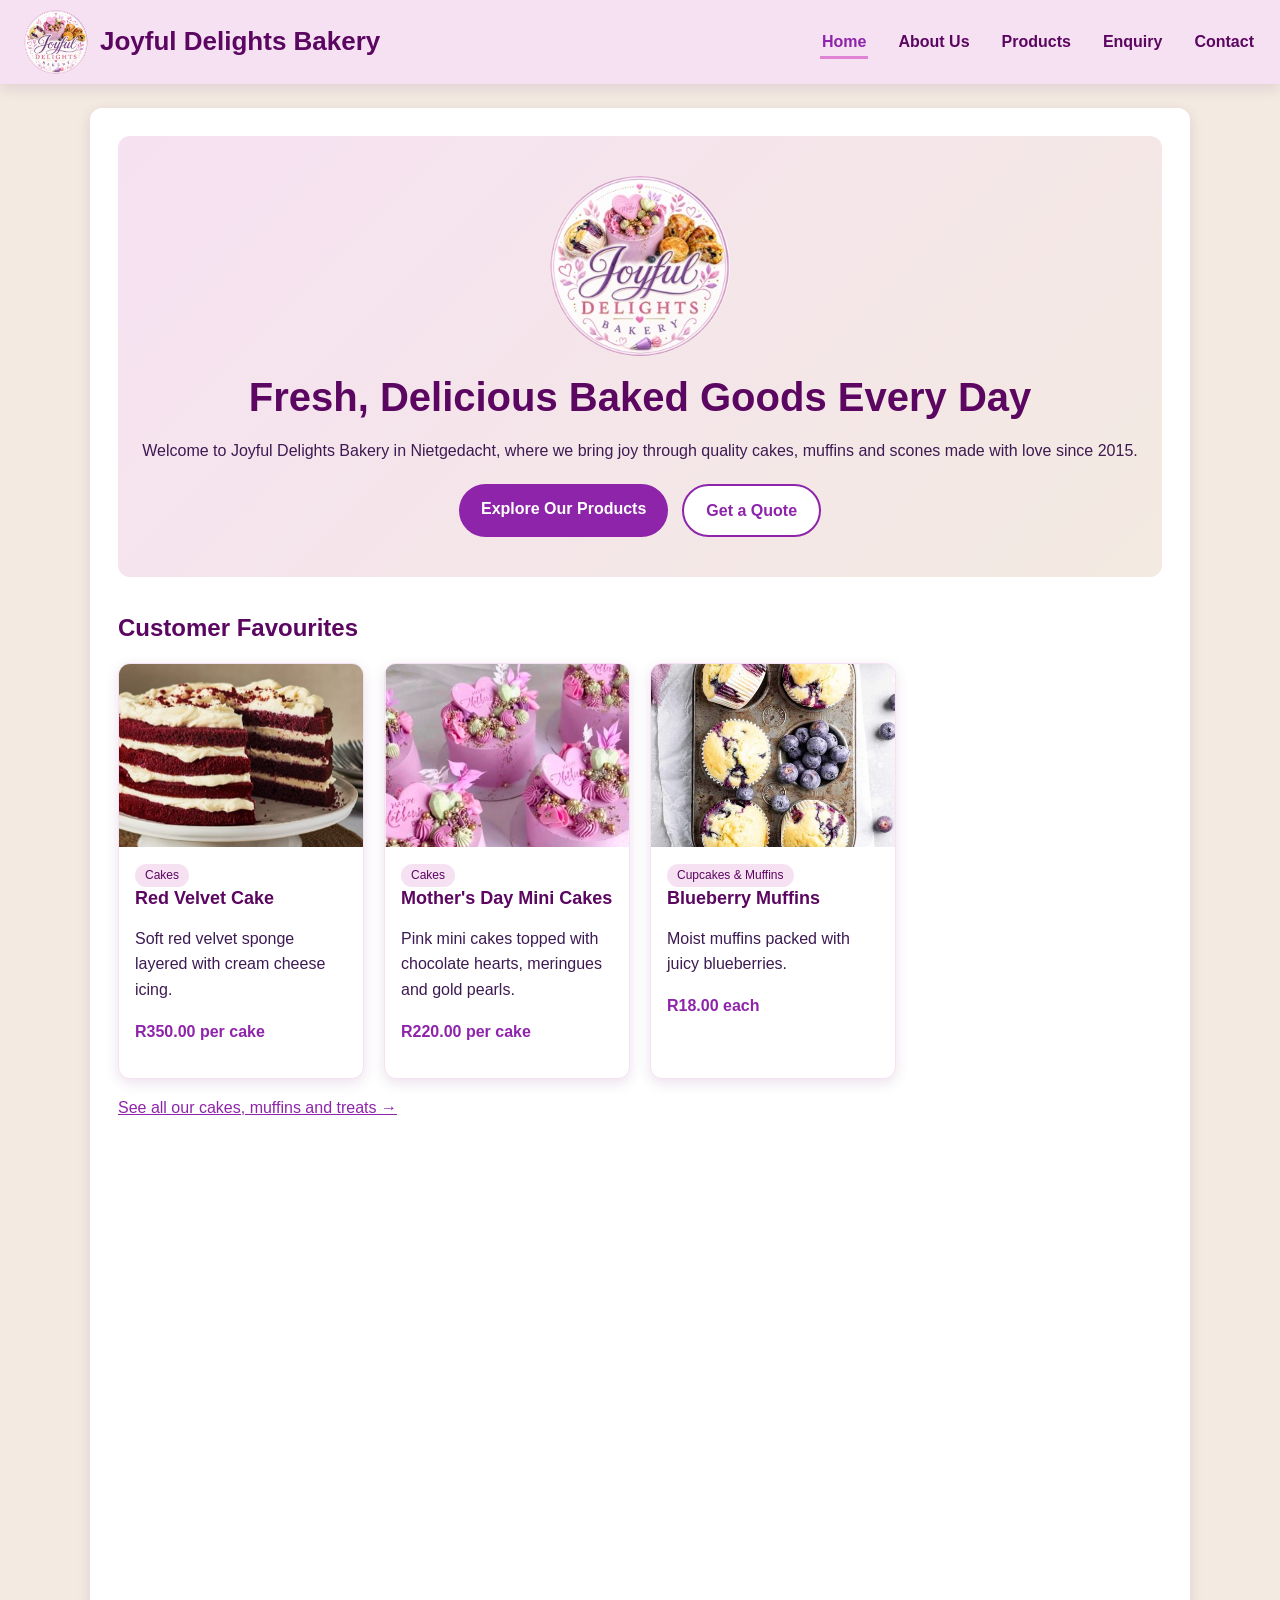
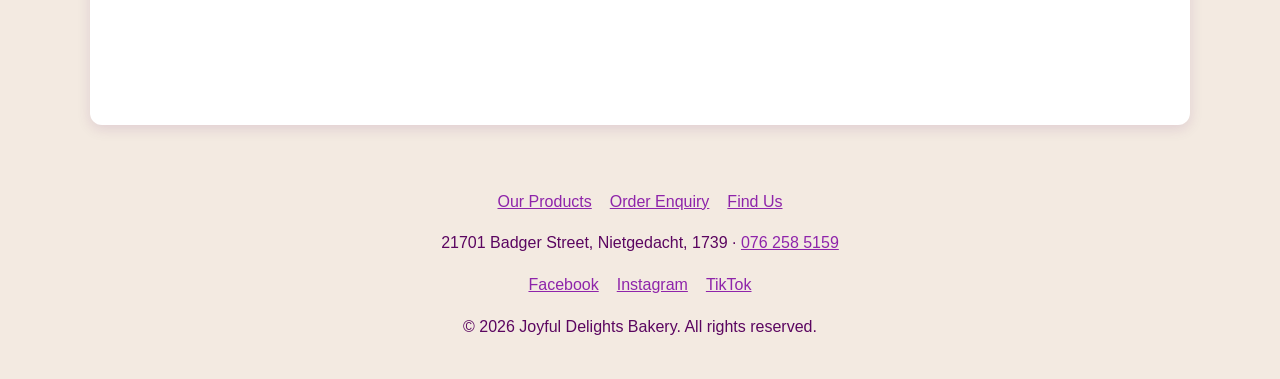
==== WEDE ST10526684 PART 3/website/index.html @ 1656a032 "Add files via upload" ====
<!DOCTYPE html>
<html lang="en-ZA">
<head>
    <meta charset="UTF-8">
    <meta name="viewport" content="width=device-width, initial-scale=1">

    <!-- Security: only allow files from this site and the trusted map library -->
    <meta http-equiv="Content-Security-Policy" content="default-src 'self'; script-src 'self' https://unpkg.com; style-src 'self' https://unpkg.com; img-src 'self' data: https://*.tile.openstreetmap.org https://tile.openstreetmap.org https://unpkg.com; connect-src 'self' https://formspree.io; form-action 'self' https://formspree.io; base-uri 'self'; object-src 'none'">
    <meta name="referrer" content="strict-origin-when-cross-origin">

    <!-- SEO: unique title and description for this page -->
    <title>Joyful Delights Bakery | Fresh Cakes, Muffins &amp; Scones in Nietgedacht</title>
    <meta name="description" content="Joyful Delights Bakery bakes fresh cakes, cupcakes, muffins and scones daily in Nietgedacht, Gauteng. Order custom birthday and celebration cakes online.">
    <meta name="keywords" content="bakery Nietgedacht, fresh bread, custom cakes, birthday cakes, cupcakes, muffins, scones, Gauteng bakery">
    <meta name="author" content="Joyful Delights Bakery">
    <meta name="robots" content="index, follow">
    <link rel="canonical" href="https://YOUR-USERNAME.github.io/joyful-delights-bakery/">

    <!-- Social media preview (Open Graph) -->
    <meta property="og:type" content="website">
    <meta property="og:title" content="Joyful Delights Bakery | Fresh Cakes, Muffins &amp; Scones in Nietgedacht">
    <meta property="og:description" content="Fresh cakes, cupcakes, muffins and scones baked daily in Nietgedacht, Gauteng.">
    <meta property="og:url" content="https://YOUR-USERNAME.github.io/joyful-delights-bakery/">
    <meta property="og:image" content="https://YOUR-USERNAME.github.io/joyful-delights-bakery/images/logo.jpeg">
    <meta property="og:locale" content="en_ZA">

    <link rel="icon" href="images/thumbs/logo.jpeg" type="image/jpeg">
    <link rel="stylesheet" href="css/style.css">

    <!-- Local SEO: structured data that tells Google this is a bakery -->
    <script type="application/ld+json">
    {
        "@context": "https://schema.org",
        "@type": "Bakery",
        "name": "Joyful Delights Bakery",
        "image": "https://YOUR-USERNAME.github.io/joyful-delights-bakery/images/logo.jpeg",
        "url": "https://YOUR-USERNAME.github.io/joyful-delights-bakery/",
        "telephone": "+27762585159",
        "email": "info@joyfuldelightsbakery.com",
        "foundingDate": "2015",
        "priceRange": "R10 - R350",
        "address": {
            "@type": "PostalAddress",
            "streetAddress": "21701 Badger Street",
            "addressLocality": "Nietgedacht",
            "postalCode": "1739",
            "addressRegion": "Gauteng",
            "addressCountry": "ZA"
        },
        "openingHours": ["Mo-Fr 07:00-18:00", "Sa 08:00-14:00"]
    }
    </script>
</head>
<body>
    <a class="visually-hidden" href="#main-content">Skip to main content</a>

    <!-- Site header with logo and navigation menu -->
    <header>
        <a class="brand" href="index.html">
            <img src="images/thumbs/logo.jpeg" alt="Joyful Delights Bakery logo" width="64" height="64">
            <span>Joyful Delights Bakery</span>
        </a>
        <button class="menu-toggle" type="button" aria-expanded="false" aria-controls="main-nav" aria-label="Open menu">☰</button>
        <nav id="main-nav" aria-label="Main navigation">
            <ul>
                <li><a href="index.html">Home</a></li>
                <li><a href="about.html">About Us</a></li>
                <li><a href="products.html">Products</a></li>
                <li><a href="enquiry.html">Enquiry</a></li>
                <li><a href="contact.html">Contact</a></li>
            </ul>
        </nav>
    </header>

    <main id="main-content">
        <!-- Hero section with welcome message -->
        <section class="hero">
            <img src="images/thumbs/logo.jpeg" alt="Joyful Delights Bakery logo with cakes, muffins and scones" width="240" height="240">
            <h1>Fresh, Delicious Baked Goods Every Day</h1>
            <p>Welcome to Joyful Delights Bakery in Nietgedacht, where we bring joy through quality cakes, muffins and scones made with love since 2015.</p>

            <!-- Call-to-action buttons -->
            <div class="call-to-action">
                <a class="button" href="products.html">Explore Our Products</a>
                <a class="button secondary" href="enquiry.html">Get a Quote</a>
            </div>
        </section>

        <!-- Featured products are added here by main.js from products-data.js -->
        <section class="reveal" aria-labelledby="featured-heading">
            <h2 id="featured-heading">Customer Favourites</h2>
            <div id="featured-products" class="product-grid"></div>
            <p><a href="products.html">See all our cakes, muffins and treats &rarr;</a></p>
        </section>

        <section class="reveal" aria-labelledby="why-heading">
            <h2 id="why-heading">Why Choose Our Bakery?</h2>
            <h3>Baked Fresh Every Morning</h3>
            <p>Everything is baked on the day you buy it, using natural ingredients and no shortcuts.</p>
            <h3>Custom Celebration Cakes</h3>
            <p>Birthdays, Mother's Day, weddings and corporate events &ndash; <a href="enquiry.html">tell us what you need</a> and get an instant estimate.</p>
            <h3>Local and Friendly</h3>
            <p>We are a family bakery serving Nietgedacht, Lanseria and the surrounding areas. <a href="about.html">Read our story</a>.</p>
        </section>

        <section class="reveal" aria-labelledby="hours-heading">
            <h2 id="hours-heading">Opening Hours</h2>
            <table>
                <tr><th scope="row">Monday &ndash; Friday</th><td>07:00 &ndash; 18:00</td></tr>
                <tr><th scope="row">Saturday</th><td>08:00 &ndash; 14:00</td></tr>
                <tr><th scope="row">Sunday &amp; public holidays</th><td>Closed</td></tr>
            </table>
        </section>
    </main>

    <!-- Footer with internal links, contact details and social media -->
    <footer>
        <ul>
            <li><a href="products.html">Our Products</a></li>
            <li><a href="enquiry.html">Order Enquiry</a></li>
            <li><a href="contact.html">Find Us</a></li>
        </ul>
        <p>21701 Badger Street, Nietgedacht, 1739 &middot; <a href="tel:+27762585159">076 258 5159</a></p>
        <!-- Replace these links with the bakery's real social media pages -->
        <ul>
            <li><a href="https://www.facebook.com/" target="_blank" rel="noopener noreferrer">Facebook</a></li>
            <li><a href="https://www.instagram.com/" target="_blank" rel="noopener noreferrer">Instagram</a></li>
            <li><a href="https://www.tiktok.com/" target="_blank" rel="noopener noreferrer">TikTok</a></li>
        </ul>
        <p>&copy; <span id="year">2026</span> Joyful Delights Bakery. All rights reserved.</p>
    </footer>

    <script src="js/products-data.js" defer></script>
    <script src="js/main.js" defer></script>
</body>
</html>
---- WEDE ST10526684 PART 3/website/css/style.css ----
/* style.css - Joyful Delights Bakery (Part 3) */

/* ===== Colour variables (kept from the Part 2 colour scheme) ===== */
:root {
    --cream: #f3eae1;
    --white: #ffffff;
    --purple-dark: #5b0660;
    --purple: #8e24aa;
    --pink: #e083d4;
    --pink-light: #f6e1f2;
    --text: #3d1a52;
    --error: #b00020;
    --success: #1b7a3a;
    --shadow: 0 4px 14px rgba(91, 6, 96, 0.12);
    --radius: 12px;
}

/* ===== Base styles ===== */
* {
    box-sizing: border-box;
}

html {
    scroll-behavior: smooth;
}

body {
    background-color: var(--cream);
    color: var(--text);
    font-family: Arial, Helvetica, sans-serif;
    margin: 0;
    line-height: 1.6;
}

img {
    max-width: 100%;
    height: auto;
    display: block;
}

a {
    color: var(--purple);
}

h1,
h2,
h3 {
    color: var(--purple-dark);
    line-height: 1.25;
}

h2 {
    margin-top: 0;
}

/* Hidden text that screen readers still read */
.visually-hidden {
    position: absolute;
    width: 1px;
    height: 1px;
    overflow: hidden;
    clip: rect(0 0 0 0);
    white-space: nowrap;
}

/* ===== Header and navigation ===== */
header {
    display: flex;
    flex-wrap: wrap;
    justify-content: space-between;
    align-items: center;
    gap: 12px;
    background-color: var(--pink-light);
    padding: 10px 24px;
    box-shadow: var(--shadow);
    position: sticky;
    top: 0;
    z-index: 100;
}

.brand {
    display: flex;
    align-items: center;
    gap: 12px;
    text-decoration: none;
}

.brand img {
    width: 64px;
    height: 64px;
    border-radius: 50%;
}

.brand span {
    font-size: 26px;
    font-weight: bold;
    color: var(--purple-dark);
}

nav ul {
    list-style: none;
    display: flex;
    gap: 28px;
    margin: 0;
    padding: 0;
}

nav ul li a {
    color: var(--purple-dark);
    text-decoration: none;
    font-weight: bold;
    padding: 6px 2px;
    border-bottom: 3px solid transparent;
    transition: border-color 0.3s ease, color 0.3s ease;
}

nav ul li a:hover,
nav ul li a:focus,
nav ul li a.active {
    color: var(--purple);
    border-bottom-color: var(--pink);
}

/* Hamburger button - only shown on small screens */
.menu-toggle {
    display: none;
    background: var(--purple-dark);
    color: var(--white);
    border: none;
    border-radius: 8px;
    padding: 8px 14px;
    font-size: 18px;
    cursor: pointer;
}

/* ===== Main content ===== */
main {
    max-width: 1100px;
    margin: 24px auto;
    background-color: var(--white);
    padding: 28px;
    border-radius: var(--radius);
    box-shadow: var(--shadow);
}

section {
    margin-bottom: 36px;
}

/* ===== Home page hero ===== */
.hero {
    text-align: center;
    padding: 40px 20px;
    background: linear-gradient(135deg, var(--pink-light), var(--cream));
    border-radius: var(--radius);
    animation: fadeSlideUp 0.9s ease-out;
}

.hero img {
    width: 180px;
    margin: 0 auto 16px;
    border-radius: 50%;
}

.hero h1 {
    font-size: 40px;
    margin: 0 0 10px;
}

.button {
    display: inline-block;
    background-color: var(--purple);
    color: var(--white);
    padding: 12px 22px;
    border: none;
    border-radius: 30px;
    text-decoration: none;
    font-weight: bold;
    font-size: 16px;
    cursor: pointer;
    transition: transform 0.2s ease, background-color 0.2s ease;
}

.button:hover,
.button:focus {
    background-color: var(--purple-dark);
    transform: translateY(-2px);
}

.button.secondary {
    background-color: var(--white);
    color: var(--purple);
    border: 2px solid var(--purple);
}

.call-to-action {
    display: flex;
    justify-content: center;
    flex-wrap: wrap;
    gap: 14px;
    margin-top: 20px;
}

/* Opening hours table */
table {
    border-collapse: collapse;
    width: 100%;
    max-width: 420px;
}

th,
td {
    text-align: left;
    padding: 8px 12px;
    border-bottom: 1px solid var(--pink-light);
}

/* ===== Product cards ===== */
.product-grid {
    display: grid;
    grid-template-columns: repeat(auto-fill, minmax(220px, 1fr));
    gap: 20px;
}

.product-card {
    background: var(--white);
    border: 1px solid var(--pink-light);
    border-radius: var(--radius);
    overflow: hidden;
    box-shadow: var(--shadow);
    transition: transform 0.3s ease, box-shadow 0.3s ease;
    display: flex;
    flex-direction: column;
}

.product-card:hover {
    transform: translateY(-6px);
    box-shadow: 0 10px 24px rgba(91, 6, 96, 0.2);
}

.product-card button.image-button {
    padding: 0;
    border: none;
    background: none;
    cursor: zoom-in;
}

.product-card img {
    width: 100%;
    aspect-ratio: 4 / 3;
    object-fit: cover;
}

.product-card .card-body {
    padding: 14px 16px 18px;
    flex: 1;
}

.product-card h3 {
    margin: 0 0 6px;
    font-size: 18px;
}

.product-card .price {
    font-weight: bold;
    color: var(--purple);
}

.product-card .category {
    display: inline-block;
    font-size: 12px;
    background: var(--pink-light);
    color: var(--purple-dark);
    padding: 2px 10px;
    border-radius: 20px;
}

/* Search / filter / sort bar */
.product-tools {
    display: flex;
    flex-wrap: wrap;
    gap: 12px;
    align-items: flex-end;
    margin-bottom: 20px;
}

.product-tools div {
    display: flex;
    flex-direction: column;
    flex: 1 1 180px;
}

#results-count {
    font-style: italic;
}

/* ===== Lightbox (modal) ===== */
.lightbox {
    position: fixed;
    inset: 0;
    background: rgba(20, 0, 25, 0.88);
    display: flex;
    align-items: center;
    justify-content: center;
    flex-direction: column;
    padding: 20px;
    z-index: 1000;
    opacity: 0;
    visibility: hidden;
    transition: opacity 0.3s ease, visibility 0.3s ease;
}

.lightbox.open {
    opacity: 1;
    visibility: visible;
}

/* Stops the page behind the lightbox from scrolling */
body.no-scroll {
    overflow: hidden;
}

.lightbox img {
    max-height: 78vh;
    max-width: 90vw;
    border-radius: var(--radius);
    transform: scale(0.9);
    transition: transform 0.3s ease;
}

.lightbox.open img {
    transform: scale(1);
}

.lightbox p {
    color: var(--white);
    margin-top: 12px;
    text-align: center;
}

.lightbox button {
    position: absolute;
    background: rgba(255, 255, 255, 0.15);
    color: var(--white);
    border: none;
    font-size: 30px;
    width: 52px;
    height: 52px;
    border-radius: 50%;
    cursor: pointer;
}

.lightbox button:hover,
.lightbox button:focus {
    background: rgba(255, 255, 255, 0.35);
}

.lightbox .close {
    top: 20px;
    right: 20px;
}

.lightbox .prev {
    left: 20px;
}

.lightbox .next {
    right: 20px;
}

/* ===== Tabs (About page) ===== */
.tab-list {
    display: flex;
    flex-wrap: wrap;
    gap: 8px;
    border-bottom: 2px solid var(--pink-light);
}

.tab-list button {
    background: none;
    border: none;
    padding: 10px 18px;
    font-size: 16px;
    font-weight: bold;
    color: var(--purple-dark);
    cursor: pointer;
    border-bottom: 3px solid transparent;
    margin-bottom: -2px;
}

.tab-list button[aria-selected="true"] {
    border-bottom-color: var(--purple);
    color: var(--purple);
}

.tab-panel {
    padding: 18px 4px;
    animation: fadeIn 0.4s ease;
}

/* ===== Accordion (About page FAQ) ===== */
.accordion-item {
    border: 1px solid var(--pink-light);
    border-radius: 8px;
    margin-bottom: 10px;
    overflow: hidden;
}

.accordion-item button {
    width: 100%;
    text-align: left;
    background: var(--pink-light);
    border: none;
    padding: 14px 18px;
    font-size: 16px;
    font-weight: bold;
    color: var(--purple-dark);
    cursor: pointer;
    display: flex;
    justify-content: space-between;
}

.accordion-item button::after {
    content: "+";
    transition: transform 0.3s ease;
}

.accordion-item button[aria-expanded="true"]::after {
    transform: rotate(45deg);
}

.accordion-panel {
    max-height: 0;
    overflow: hidden;
    padding: 0 18px;
    transition: max-height 0.4s ease;
}

.accordion-item.open .accordion-panel {
    max-height: 400px;
}

.accordion-panel p {
    margin: 12px 0;
}

/* ===== Forms ===== */
form {
    display: grid;
    gap: 16px;
    max-width: 640px;
}

.form-row {
    display: flex;
    flex-direction: column;
}

label {
    font-weight: bold;
    margin-bottom: 4px;
}

input,
select,
textarea {
    font: inherit;
    padding: 10px 12px;
    border: 2px solid #d9c3dd;
    border-radius: 8px;
    transition: border-color 0.2s ease;
}

input:focus,
select:focus,
textarea:focus {
    outline: none;
    border-color: var(--purple);
}

input.invalid,
select.invalid,
textarea.invalid {
    border-color: var(--error);
}

.error-message {
    color: var(--error);
    font-size: 14px;
    min-height: 1em;
    margin-top: 4px;
}

.hint {
    font-size: 13px;
    color: #6b5a73;
}

.form-response {
    display: none;
    margin-top: 20px;
    padding: 18px;
    border-radius: var(--radius);
    border-left: 6px solid var(--success);
    background: #eaf7ee;
    animation: fadeSlideUp 0.5s ease;
}

.form-response.show {
    display: block;
}

.form-response.warning {
    border-left-color: #c77700;
    background: #fff4e0;
}

/* ===== Map ===== */
#map {
    height: 380px;
    width: 100%;
    border-radius: var(--radius);
    margin-top: 12px;
}

/* ===== Footer ===== */
footer {
    text-align: center;
    padding: 24px 16px;
    color: var(--purple-dark);
}

footer ul {
    list-style: none;
    display: flex;
    justify-content: center;
    gap: 18px;
    padding: 0;
}

/* Back-to-top button (shown by JavaScript after scrolling) */
#back-to-top {
    position: fixed;
    right: 20px;
    bottom: 20px;
    opacity: 0;
    pointer-events: none;
    transition: opacity 0.3s ease;
}

#back-to-top.visible {
    opacity: 1;
    pointer-events: auto;
}

/* ===== Scroll-reveal animation (class added by JavaScript) ===== */
.reveal {
    opacity: 0;
    transform: translateY(24px);
    transition: opacity 0.7s ease, transform 0.7s ease;
}

.reveal.visible {
    opacity: 1;
    transform: none;
}

@keyframes fadeSlideUp {
    from {
        opacity: 0;
        transform: translateY(20px);
    }
    to {
        opacity: 1;
        transform: none;
    }
}

@keyframes fadeIn {
    from {
        opacity: 0;
    }
    to {
        opacity: 1;
    }
}

/* Respect users who turn off animations in their device settings */
@media (prefers-reduced-motion: reduce) {
    *,
    *::before,
    *::after {
        animation: none !important;
        transition: none !important;
    }

    .reveal {
        opacity: 1;
        transform: none;
    }
}

/* ===== Responsive styling for screens 768px and below ===== */
@media (max-width: 768px) {
    header {
        padding: 10px 16px;
    }

    .brand span {
        font-size: 20px;
    }

    .brand img {
        width: 48px;
        height: 48px;
    }

    .menu-toggle {
        display: block;
    }

    nav {
        width: 100%;
        display: none;
    }

    nav.open {
        display: block;
    }

    nav ul {
        flex-direction: column;
        gap: 8px;
        padding-bottom: 10px;
    }

    nav ul li a {
        display: block;
        padding: 10px;
        background-color: var(--white);
        border-radius: 8px;
        text-align: center;
    }

    main {
        margin: 12px;
        padding: 18px;
    }

    .hero h1 {
        font-size: 28px;
    }

    h2 {
        font-size: 22px;
    }

    .lightbox .prev,
    .lightbox .next {
        top: auto;
        bottom: 20px;
    }
}
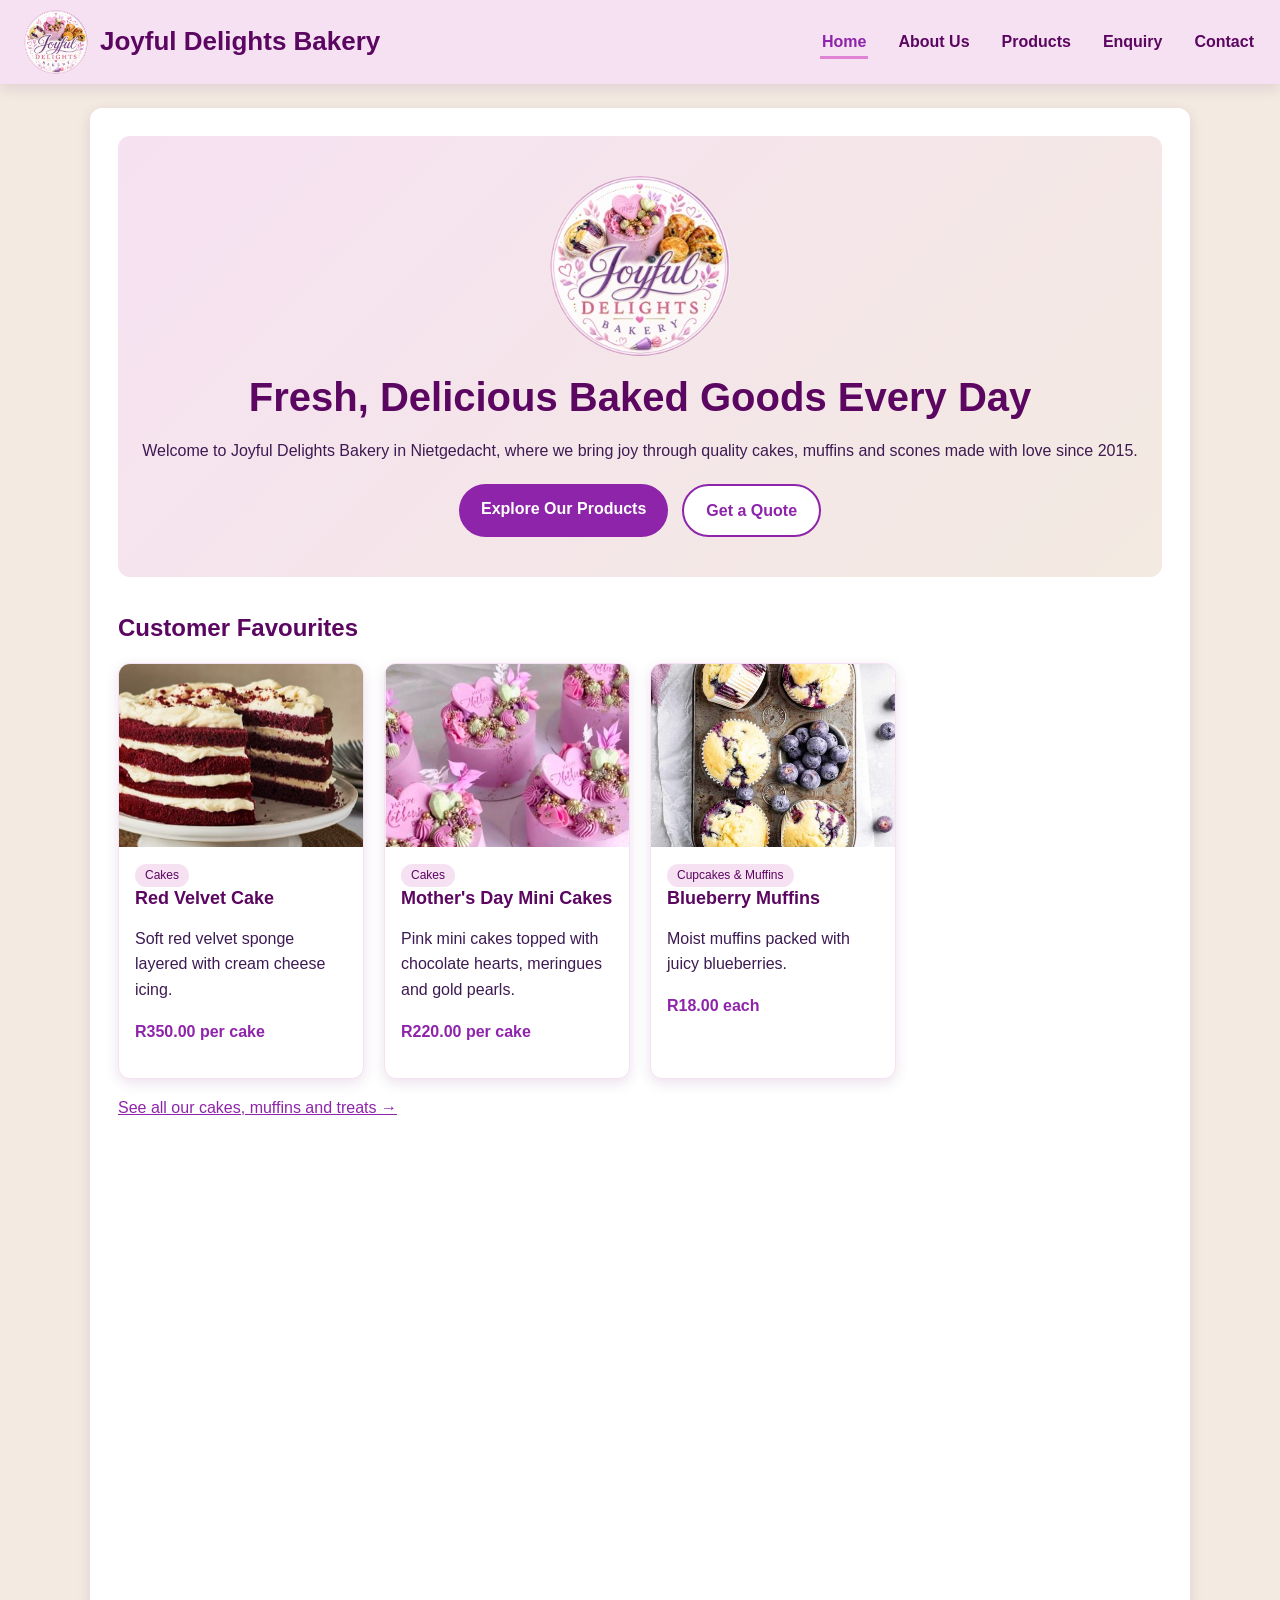
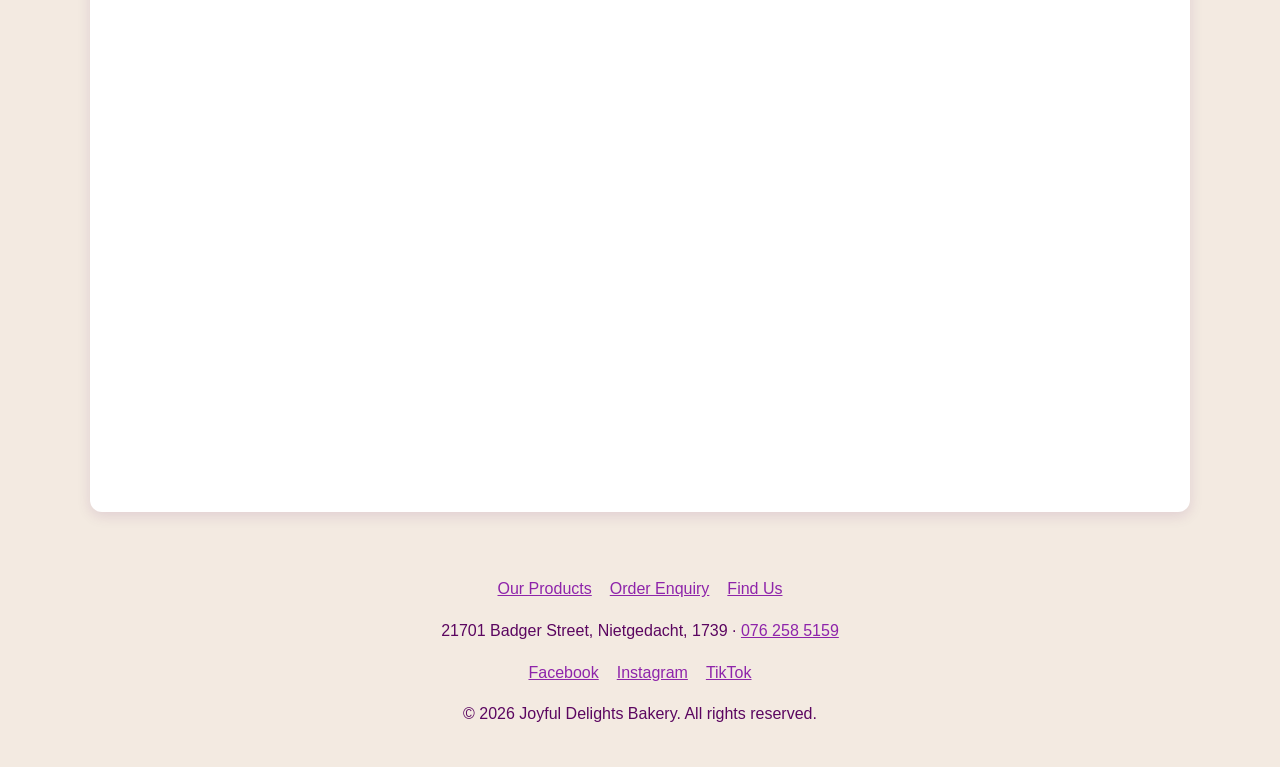
==== commit 13f234ca: "Add jQuery customer reviews carousel to home page" ====
--- a/WEDE ST10526684 PART 3/website/index.html
+++ b/WEDE ST10526684 PART 3/website/index.html
@@ -5,7 +5,7 @@
     <meta name="viewport" content="width=device-width, initial-scale=1">
 
     <!-- Security: only allow files from this site and the trusted map library -->
-    <meta http-equiv="Content-Security-Policy" content="default-src 'self'; script-src 'self' https://unpkg.com; style-src 'self' https://unpkg.com; img-src 'self' data: https://*.tile.openstreetmap.org https://tile.openstreetmap.org https://unpkg.com; connect-src 'self' https://formspree.io; form-action 'self' https://formspree.io; base-uri 'self'; object-src 'none'">
+    <meta http-equiv="Content-Security-Policy" content="default-src 'self'; script-src 'self' https://unpkg.com https://code.jquery.com; style-src 'self' https://unpkg.com; img-src 'self' data: https://*.tile.openstreetmap.org https://tile.openstreetmap.org https://unpkg.com; connect-src 'self' https://formspree.io; form-action 'self' https://formspree.io; base-uri 'self'; object-src 'none'">
     <meta name="referrer" content="strict-origin-when-cross-origin">
 
     <!-- SEO: unique title and description for this page -->
@@ -103,6 +103,21 @@
             <p>We are a family bakery serving Nietgedacht, Lanseria and the surrounding areas. <a href="about.html">Read our story</a>.</p>
         </section>
 
+        <!-- Customer reviews carousel - built with jQuery in reviews.js -->
+        <section class="reveal" aria-labelledby="reviews-heading">
+            <h2 id="reviews-heading">What Our Customers Say</h2>
+            <div id="reviews-carousel" class="reviews-carousel" role="region" aria-roledescription="carousel" aria-label="Customer reviews">
+                <div class="review-slide" aria-live="polite"></div>
+                <div class="review-controls">
+                    <button type="button" class="review-prev" aria-label="Previous review">&#8249;</button>
+                    <div class="review-dots"></div>
+                    <button type="button" class="review-next" aria-label="Next review">&#8250;</button>
+                    <button type="button" class="review-pause" aria-pressed="false">Pause</button>
+                </div>
+            </div>
+            <noscript><p>Turn on JavaScript to read our customer reviews.</p></noscript>
+        </section>
+
         <section class="reveal" aria-labelledby="hours-heading">
             <h2 id="hours-heading">Opening Hours</h2>
             <table>
@@ -130,7 +145,11 @@
         <p>&copy; <span id="year">2026</span> Joyful Delights Bakery. All rights reserved.</p>
     </footer>
 
+    <!-- jQuery library (used for the reviews carousel) -->
+    <script src="https://code.jquery.com/jquery-3.7.1.min.js"
+        integrity="sha256-/JqT3SQfawRcv/BIHPThkBvs0OEvtFFmqPF/lYI/Cxo=" crossorigin="anonymous" defer></script>
     <script src="js/products-data.js" defer></script>
     <script src="js/main.js" defer></script>
+    <script src="js/reviews.js" defer></script>
 </body>
 </html>
--- a/WEDE ST10526684 PART 3/website/css/style.css
+++ b/WEDE ST10526684 PART 3/website/css/style.css
@@ -215,6 +215,85 @@
     border-bottom: 1px solid var(--pink-light);
 }
 
+/* ===== Reviews carousel (Home page, jQuery) ===== */
+.reviews-carousel {
+    background: var(--pink-light);
+    border-radius: var(--radius);
+    padding: 28px 24px 18px;
+    text-align: center;
+}
+
+.review-slide {
+    min-height: 170px;
+}
+
+.review-slide blockquote {
+    margin: 0 auto;
+    max-width: 640px;
+}
+
+.review-stars {
+    color: #c78a00;
+    font-size: 22px;
+    letter-spacing: 3px;
+    margin: 0;
+}
+
+.review-text {
+    font-size: 19px;
+    font-style: italic;
+    color: var(--purple-dark);
+}
+
+.review-controls {
+    display: flex;
+    justify-content: center;
+    align-items: center;
+    gap: 10px;
+    margin-top: 12px;
+}
+
+.review-controls button {
+    background: var(--white);
+    color: var(--purple-dark);
+    border: 2px solid var(--purple);
+    border-radius: 20px;
+    min-width: 40px;
+    height: 36px;
+    font-size: 18px;
+    cursor: pointer;
+    transition: background-color 0.2s ease, color 0.2s ease;
+}
+
+.review-controls button:hover,
+.review-controls button:focus {
+    background: var(--purple);
+    color: var(--white);
+}
+
+.review-controls .review-pause {
+    font-size: 14px;
+    padding: 0 14px;
+}
+
+.review-dots {
+    display: flex;
+    gap: 8px;
+}
+
+.review-controls .review-dot {
+    min-width: 0;
+    width: 14px;
+    height: 14px;
+    padding: 0;
+    border-radius: 50%;
+    border-width: 2px;
+}
+
+.review-controls .review-dot.active {
+    background: var(--purple);
+}
+
 /* ===== Product cards ===== */
 .product-grid {
     display: grid;
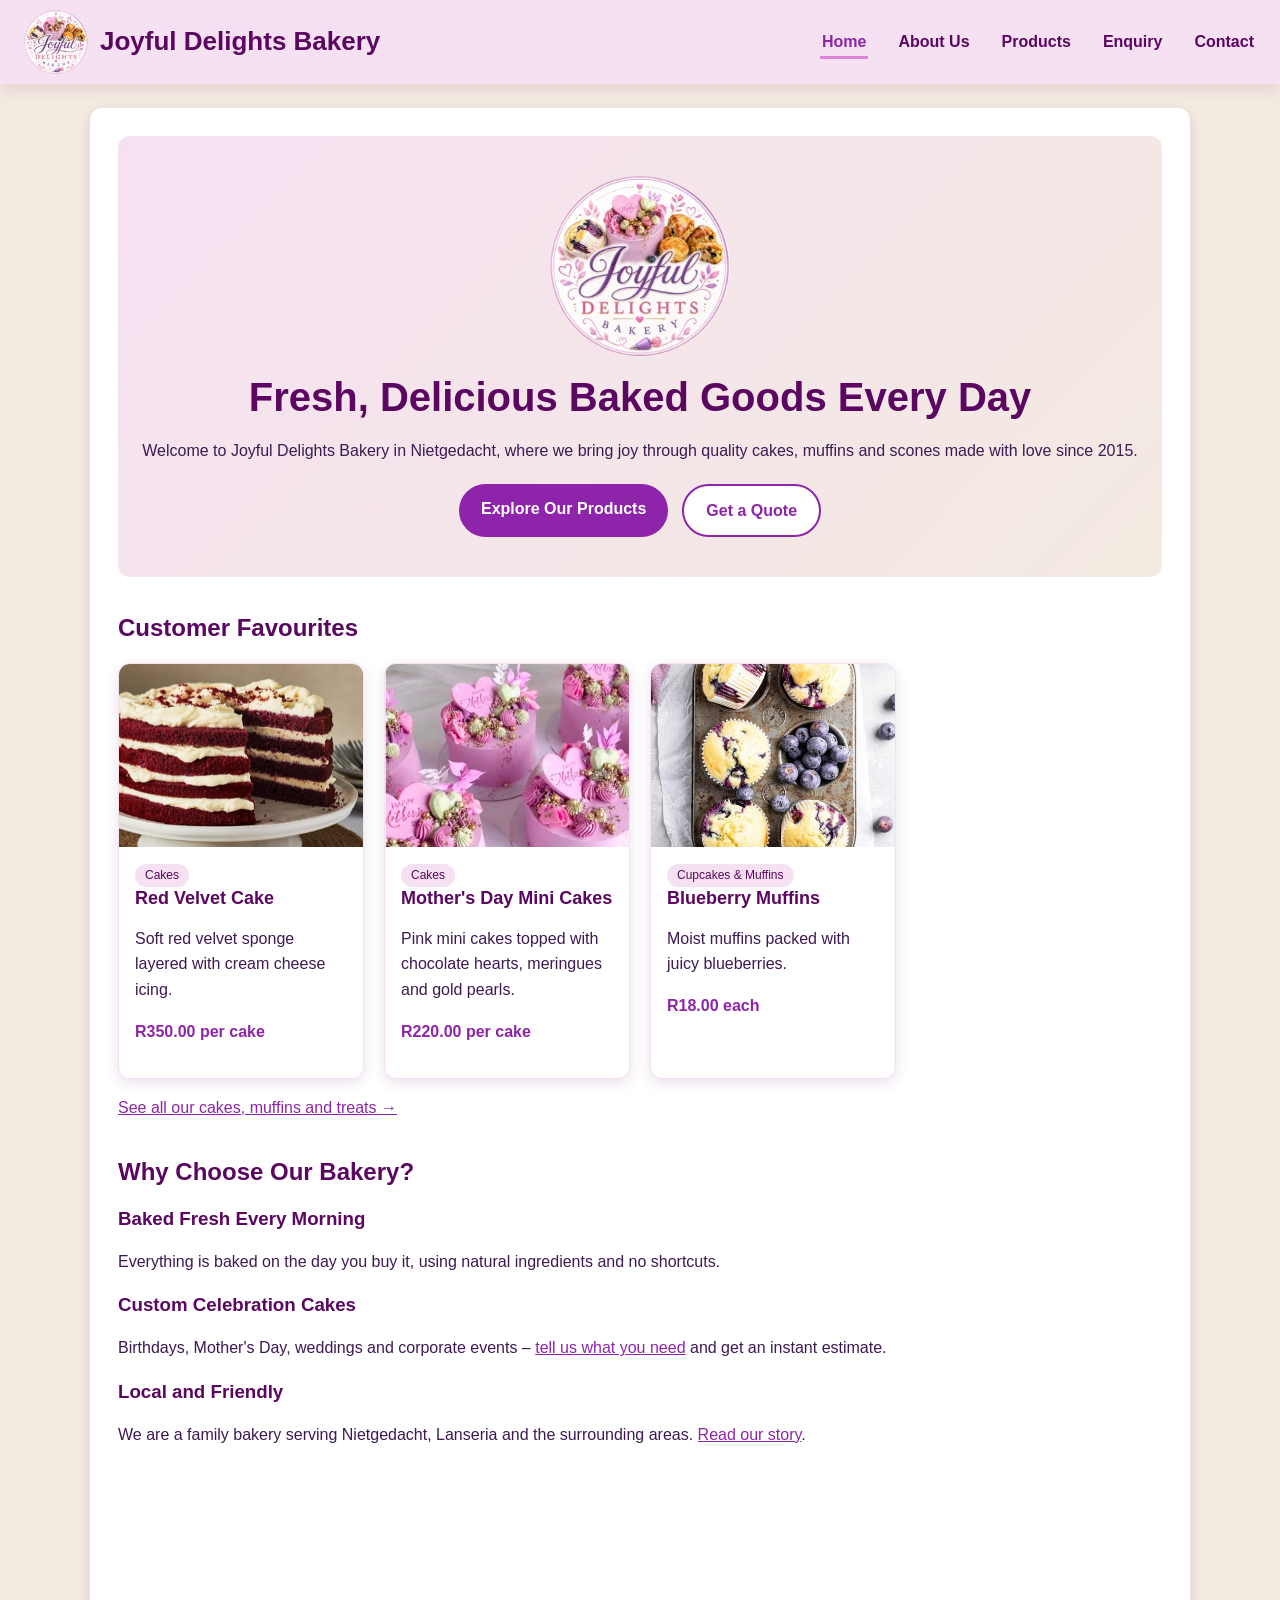
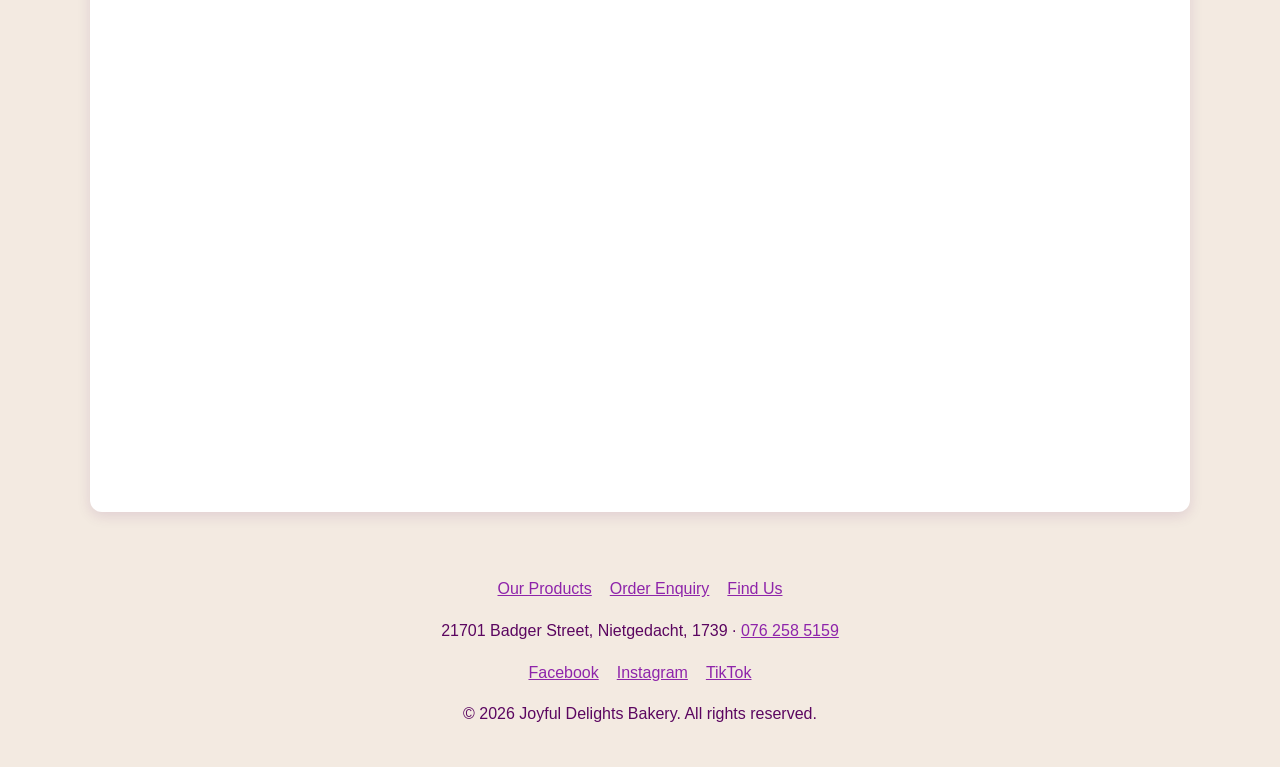
==== commit 5f3b70ea: "add products dynamically" ====
--- a/WEDE ST10526684 PART 3/website/index.html
+++ b/WEDE ST10526684 PART 3/website/index.html
@@ -86,10 +86,12 @@
             </div>
         </section>
 
-        <!-- Featured products are added here by main.js from products-data.js -->
+        <!-- Featured products are loaded from products.json by main.js -->
         <section class="reveal" aria-labelledby="featured-heading">
             <h2 id="featured-heading">Customer Favourites</h2>
-            <div id="featured-products" class="product-grid"></div>
+            <div id="featured-products" class="product-grid" aria-live="polite">
+                <p class="loading">Loading our favourites…</p>
+            </div>
             <p><a href="products.html">See all our cakes, muffins and treats &rarr;</a></p>
         </section>
 
--- a/WEDE ST10526684 PART 3/website/css/style.css
+++ b/WEDE ST10526684 PART 3/website/css/style.css
@@ -354,6 +354,28 @@
     border-radius: 20px;
 }
 
+/* Loading and error messages while products.json loads */
+.loading {
+    grid-column: 1 / -1;
+    color: var(--purple);
+    font-style: italic;
+    animation: pulse 1.2s ease-in-out infinite;
+}
+
+.load-error {
+    grid-column: 1 / -1;
+    padding: 14px 18px;
+    border-left: 6px solid var(--error);
+    background: #fdecee;
+    border-radius: 8px;
+}
+
+@keyframes pulse {
+    50% {
+        opacity: 0.4;
+    }
+}
+
 /* Search / filter / sort bar */
 .product-tools {
     display: flex;
@@ -594,12 +616,65 @@
     background: #fff4e0;
 }
 
-/* ===== Map ===== */
+/* ===== Map and delivery checker ===== */
 #map {
-    height: 380px;
+    height: 420px;
     width: 100%;
     border-radius: var(--radius);
     margin-top: 12px;
+    cursor: crosshair;
+}
+
+.delivery-tools {
+    display: flex;
+    flex-wrap: wrap;
+    gap: 12px;
+    align-items: flex-start;
+}
+
+.address-search {
+    display: flex;
+    flex-wrap: wrap;
+    gap: 8px;
+    flex: 1 1 300px;
+    max-width: none;
+}
+
+.address-search input {
+    flex: 1 1 200px;
+}
+
+.address-search .error-message {
+    flex-basis: 100%;
+}
+
+.delivery-result {
+    padding: 12px 16px;
+    border-radius: 8px;
+    border-left: 6px solid var(--pink);
+    background: var(--pink-light);
+    font-weight: bold;
+}
+
+.delivery-result.success {
+    border-left-color: var(--success);
+    background: #eaf7ee;
+}
+
+.delivery-result.warning {
+    border-left-color: #c77700;
+    background: #fff4e0;
+}
+
+.map-actions {
+    display: flex;
+    flex-wrap: wrap;
+    gap: 12px;
+}
+
+.button:disabled {
+    opacity: 0.6;
+    cursor: wait;
 }
 
 /* ===== Footer ===== */
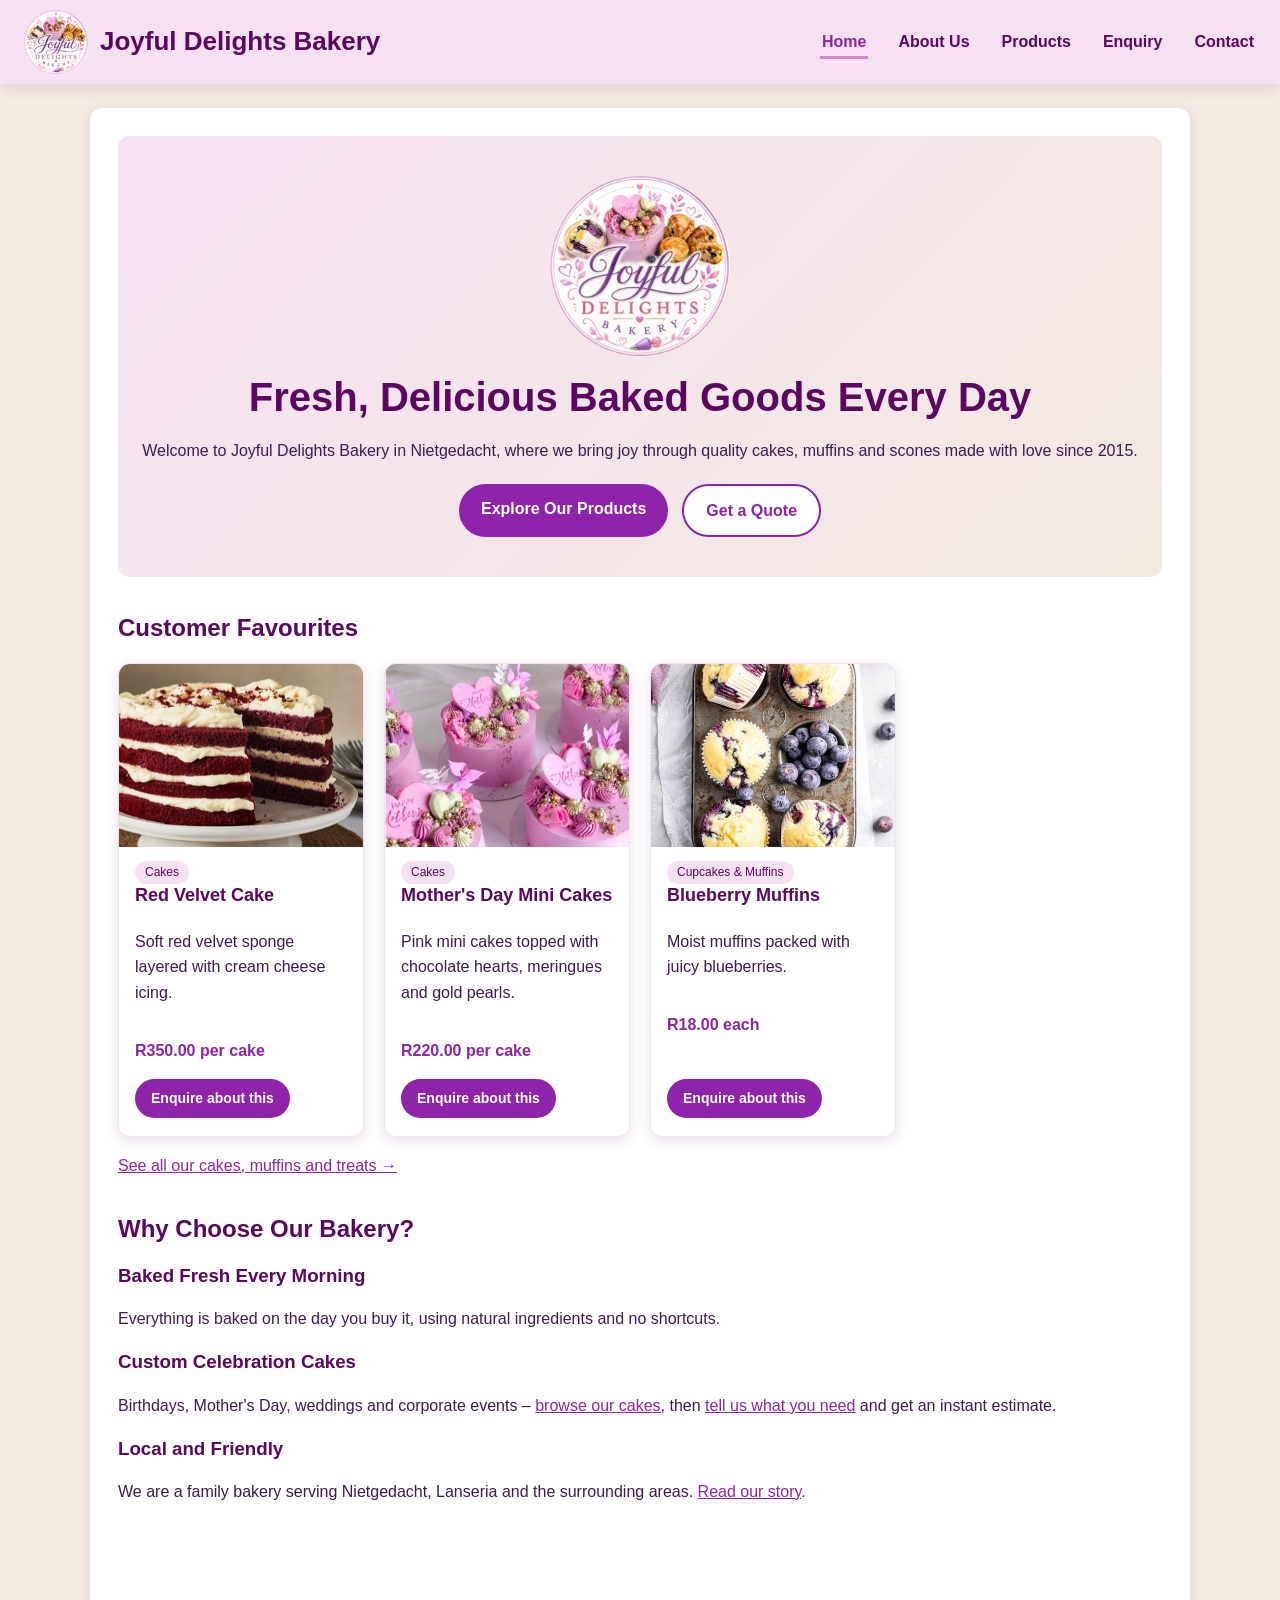
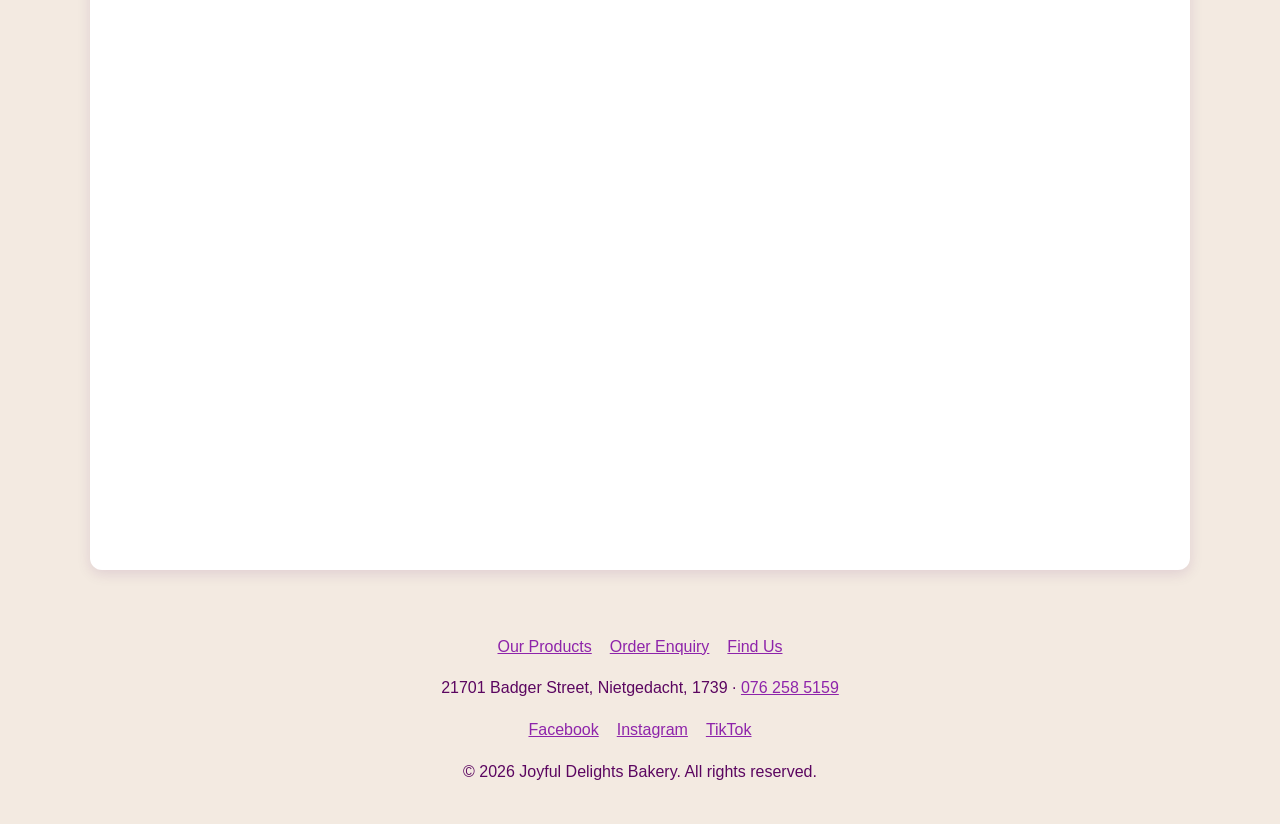
==== commit d2b9fd25: "add enquire functionality" ====
--- a/WEDE ST10526684 PART 3/website/index.html
+++ b/WEDE ST10526684 PART 3/website/index.html
@@ -100,7 +100,7 @@
             <h3>Baked Fresh Every Morning</h3>
             <p>Everything is baked on the day you buy it, using natural ingredients and no shortcuts.</p>
             <h3>Custom Celebration Cakes</h3>
-            <p>Birthdays, Mother's Day, weddings and corporate events &ndash; <a href="enquiry.html">tell us what you need</a> and get an instant estimate.</p>
+            <p>Birthdays, Mother's Day, weddings and corporate events &ndash; <a href="products.html?category=Cakes">browse our cakes</a>, then <a href="enquiry.html">tell us what you need</a> and get an instant estimate.</p>
             <h3>Local and Friendly</h3>
             <p>We are a family bakery serving Nietgedacht, Lanseria and the surrounding areas. <a href="about.html">Read our story</a>.</p>
         </section>
--- a/WEDE ST10526684 PART 3/website/css/style.css
+++ b/WEDE ST10526684 PART 3/website/css/style.css
@@ -333,6 +333,19 @@
 .product-card .card-body {
     padding: 14px 16px 18px;
     flex: 1;
+    display: flex;
+    flex-direction: column;
+    align-items: flex-start;
+}
+
+/* Keeps the Enquire button at the bottom of every card */
+.product-card .button.small {
+    margin-top: auto;
+}
+
+.button.small {
+    padding: 8px 16px;
+    font-size: 14px;
 }
 
 .product-card h3 {
